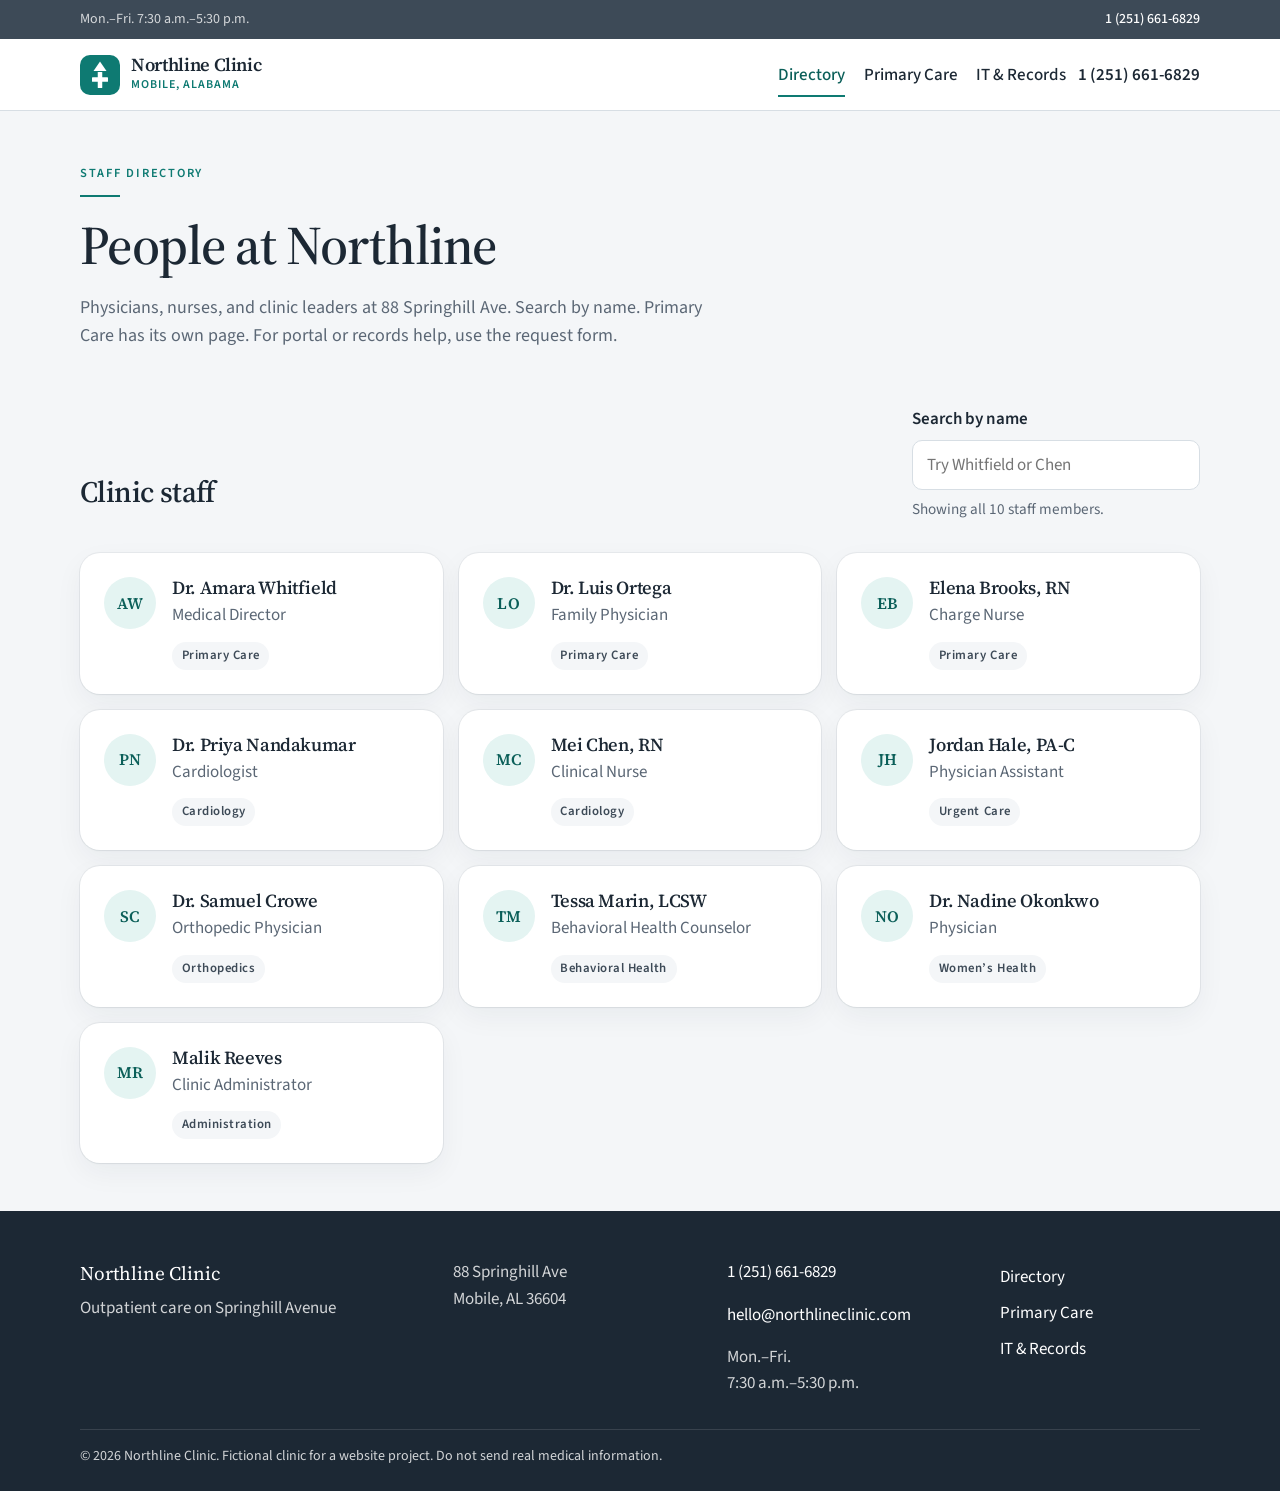
==== index.html @ c56d9030 "Add Northline Clinic static site" ====
<!DOCTYPE html>
<html lang="en">
<head>
  <meta charset="utf-8">
  <meta name="viewport" content="width=device-width, initial-scale=1">
  <title>Staff Directory | Northline Clinic</title>
  <meta name="description" content="Find physicians, nurses, and clinic staff at Northline Clinic, 88 Springhill Ave, Mobile, AL. 1 (251) 661-6829.">
  <link rel="icon" href="favicon.svg" type="image/svg+xml">
  <link rel="preconnect" href="https://fonts.googleapis.com">
  <link rel="preconnect" href="https://fonts.gstatic.com" crossorigin>
  <link href="https://fonts.googleapis.com/css2?family=Source+Sans+3:ital,wght@0,400;0,500;0,600;1,400&family=Source+Serif+4:opsz,wght@8..60,500;8..60,600&display=swap" rel="stylesheet">
  <link rel="stylesheet" href="css/styles.css">
</head>
<body>
  <a class="skip-link" href="#main">Skip to content</a>

  <div class="topbar">
    <div class="wrap">
      <span class="topbar-extra">Mon.–Fri. 7:30 a.m.–5:30 p.m.</span>
      <a href="tel:+12516616829">1 (251) 661-6829</a>
    </div>
  </div>

  <header class="site-header">
    <div class="wrap header-inner">
      <a class="logo" href="index.html">
        <svg class="logo-mark" viewBox="0 0 40 40" aria-hidden="true" focusable="false">
          <rect width="40" height="40" rx="10" fill="#0e7a72"/>
          <path fill="#fff" d="M20 6.5 26.5 16h-13L20 6.5z"/>
          <rect x="17.75" y="17" width="4.5" height="16" rx="0.6" fill="#fff"/>
          <rect x="12" y="22.25" width="16" height="4.5" rx="0.6" fill="#fff"/>
        </svg>
        <span class="logo-text">
          <span class="logo-name">Northline Clinic</span>
          <span class="logo-place">Mobile, Alabama</span>
        </span>
      </a>
      <button class="menu-button" type="button" aria-expanded="false" aria-controls="site-nav">Menu</button>
      <nav id="site-nav" class="site-nav" aria-label="Primary">
        <ul>
          <li><a href="index.html" class="is-current" aria-current="page">Directory</a></li>
          <li><a href="department.html">Primary Care</a></li>
          <li><a href="request.html">IT & Records</a></li>
        </ul>
      </nav>
      <a class="header-phone" href="tel:+12516616829">1 (251) 661-6829</a>
    </div>
  </header>

  <main id="main">
    <section class="page-hero">
      <div class="wrap">
        <p class="kicker">Staff directory</p>
        <h1>People at Northline</h1>
        <p class="lede">Physicians, nurses, and clinic leaders at 88 Springhill Ave. Search by name. Primary Care has its own page. For portal or records help, use the request form.</p>
      </div>
    </section>

    <section class="section" aria-labelledby="directory-heading">
      <div class="wrap">
        <div class="section-head">
          <h2 id="directory-heading">Clinic staff</h2>
          <div class="search-panel">
            <label for="staff-search">Search by name</label>
            <input id="staff-search" type="search" name="staff-search" placeholder="Try Whitfield or Chen" autocomplete="off">
            <p class="search-status" id="search-status" aria-live="polite">Showing all 10 staff members.</p>
          </div>
        </div>

        <ul class="staff-grid">
          <li class="staff-card" data-staff-name="Amara Whitfield">
            <span class="staff-mark" aria-hidden="true">AW</span>
            <div>
              <h3 class="staff-name">Dr. Amara Whitfield</h3>
              <p class="staff-title">Medical Director</p>
              <a class="staff-dept" href="department.html">Primary Care</a>
            </div>
          </li>
          <li class="staff-card" data-staff-name="Luis Ortega">
            <span class="staff-mark" aria-hidden="true">LO</span>
            <div>
              <h3 class="staff-name">Dr. Luis Ortega</h3>
              <p class="staff-title">Family Physician</p>
              <a class="staff-dept" href="department.html">Primary Care</a>
            </div>
          </li>
          <li class="staff-card" data-staff-name="Elena Brooks">
            <span class="staff-mark" aria-hidden="true">EB</span>
            <div>
              <h3 class="staff-name">Elena Brooks, RN</h3>
              <p class="staff-title">Charge Nurse</p>
              <a class="staff-dept" href="department.html">Primary Care</a>
            </div>
          </li>
          <li class="staff-card" data-staff-name="Priya Nandakumar">
            <span class="staff-mark" aria-hidden="true">PN</span>
            <div>
              <h3 class="staff-name">Dr. Priya Nandakumar</h3>
              <p class="staff-title">Cardiologist</p>
              <span class="staff-dept">Cardiology</span>
            </div>
          </li>
          <li class="staff-card" data-staff-name="Mei Chen">
            <span class="staff-mark" aria-hidden="true">MC</span>
            <div>
              <h3 class="staff-name">Mei Chen, RN</h3>
              <p class="staff-title">Clinical Nurse</p>
              <span class="staff-dept">Cardiology</span>
            </div>
          </li>
          <li class="staff-card" data-staff-name="Jordan Hale">
            <span class="staff-mark" aria-hidden="true">JH</span>
            <div>
              <h3 class="staff-name">Jordan Hale, PA-C</h3>
              <p class="staff-title">Physician Assistant</p>
              <span class="staff-dept">Urgent Care</span>
            </div>
          </li>
          <li class="staff-card" data-staff-name="Samuel Crowe">
            <span class="staff-mark" aria-hidden="true">SC</span>
            <div>
              <h3 class="staff-name">Dr. Samuel Crowe</h3>
              <p class="staff-title">Orthopedic Physician</p>
              <span class="staff-dept">Orthopedics</span>
            </div>
          </li>
          <li class="staff-card" data-staff-name="Tessa Marin">
            <span class="staff-mark" aria-hidden="true">TM</span>
            <div>
              <h3 class="staff-name">Tessa Marin, LCSW</h3>
              <p class="staff-title">Behavioral Health Counselor</p>
              <span class="staff-dept">Behavioral Health</span>
            </div>
          </li>
          <li class="staff-card" data-staff-name="Nadine Okonkwo">
            <span class="staff-mark" aria-hidden="true">NO</span>
            <div>
              <h3 class="staff-name">Dr. Nadine Okonkwo</h3>
              <p class="staff-title">Physician</p>
              <span class="staff-dept">Women’s Health</span>
            </div>
          </li>
          <li class="staff-card" data-staff-name="Malik Reeves">
            <span class="staff-mark" aria-hidden="true">MR</span>
            <div>
              <h3 class="staff-name">Malik Reeves</h3>
              <p class="staff-title">Clinic Administrator</p>
              <span class="staff-dept">Administration</span>
            </div>
          </li>
        </ul>

        <p class="empty-state" id="staff-empty" hidden>No one in the directory matches that name. Clear the search box to see everyone.</p>
      </div>
    </section>
  </main>

  <footer class="site-footer">
    <div class="wrap footer-grid">
      <div>
        <p class="footer-name">Northline Clinic</p>
        <p>Outpatient care on Springhill Avenue</p>
      </div>
      <div>
        <address>
          88 Springhill Ave<br>
          Mobile, AL 36604
        </address>
      </div>
      <div>
        <p><a href="tel:+12516616829">1 (251) 661-6829</a></p>
        <p><a href="mailto:hello@northlineclinic.com">hello@northlineclinic.com</a></p>
        <p>Mon.–Fri.<br>7:30 a.m.–5:30 p.m.</p>
      </div>
      <div>
        <ul class="footer-nav">
          <li><a href="index.html">Directory</a></li>
          <li><a href="department.html">Primary Care</a></li>
          <li><a href="request.html">IT & Records</a></li>
        </ul>
      </div>
    </div>
    <div class="wrap footer-copy">
      <p>© <span id="year">2026</span> Northline Clinic. Fictional clinic for a website project. Do not send real medical information.</p>
    </div>
  </footer>

  <script src="js/main.js"></script>
</body>
</html>
---- css/styles.css ----
/* Northline Clinic
   One stylesheet for every page.
   Palette: white, slate gray, one teal accent.
   Mobile first: the phone layout is the default. Wider rules come later. */

:root {
  --white: #ffffff;
  --paper: #f4f6f8;
  --ink: #1c2834;
  --slate: #3d4a57;
  --muted: #5b6775;
  --line: #d7dee4;
  --teal: #0e7a72;
  --teal-deep: #0b5f59;
  --teal-soft: #e4f4f2;
  --danger-bg: #f8eceb;
  --danger: #8a2f2a;

  --font-display: "Source Serif 4", "Times New Roman", Georgia, serif;
  --font-body: "Source Sans 3", "Segoe UI", sans-serif;

  --space-1: 0.25rem;
  --space-2: 0.5rem;
  --space-3: 0.75rem;
  --space-4: 1rem;
  --space-5: 1.5rem;
  --space-6: 2rem;
  --space-7: 3rem;
  --space-8: 4.5rem;

  --radius-sm: 6px;
  --radius-md: 10px;
  --radius-lg: 20px;

  --wrap: 70rem;

  --shadow:
    0 0 0 1px rgba(28, 40, 52, 0.06),
    0 1px 2px rgba(28, 40, 52, 0.04),
    0 10px 28px rgba(28, 40, 52, 0.05);
  --shadow-hover:
    0 0 0 1px rgba(14, 122, 114, 0.18),
    0 2px 4px rgba(28, 40, 52, 0.05),
    0 14px 32px rgba(28, 40, 52, 0.08);

  --motion-fast: 150ms;
  --motion-med: 250ms;
  --ease: cubic-bezier(0.22, 1, 0.36, 1);
}

/* ---------- Base ---------- */

*,
*::before,
*::after {
  box-sizing: border-box;
}

html {
  -webkit-text-size-adjust: 100%;
  scroll-behavior: smooth;
  -webkit-font-smoothing: antialiased;
  -moz-osx-font-smoothing: grayscale;
}

body {
  margin: 0;
  min-height: 100vh;
  display: flex;
  flex-direction: column;
  font-family: var(--font-body);
  font-size: 1.0625rem;
  line-height: 1.55;
  color: var(--ink);
  background: var(--paper);
}

main {
  flex: 1;
}

img,
svg {
  display: block;
  max-width: 100%;
}

h1,
h2,
h3 {
  font-family: var(--font-display);
  font-weight: 550;
  line-height: 1.2;
  letter-spacing: -0.02em;
  text-wrap: balance;
  color: var(--ink);
}

h1 {
  font-size: clamp(2rem, 1.3rem + 3.2vw, 3.4rem);
  margin: 0 0 var(--space-4);
}

h2 {
  font-size: clamp(1.4rem, 1.15rem + 1.2vw, 1.85rem);
  margin: 0 0 var(--space-3);
}

h3 {
  font-size: 1.15rem;
  margin: 0 0 var(--space-2);
}

p {
  margin: 0 0 var(--space-4);
  text-wrap: pretty;
}

p:last-child {
  margin-bottom: 0;
}

a {
  color: var(--teal-deep);
  text-underline-offset: 0.18em;
}

a:hover {
  color: var(--teal);
}

:focus-visible {
  outline: 2px solid var(--teal);
  outline-offset: 3px;
}

ul,
ol {
  margin: 0;
  padding: 0;
}

button,
[role="button"] {
  cursor: pointer;
}

.wrap {
  width: min(100% - 2rem, var(--wrap));
  margin-inline: auto;
}

.muted {
  color: var(--muted);
}

.visually-hidden {
  position: absolute;
  width: 1px;
  height: 1px;
  padding: 0;
  margin: -1px;
  overflow: hidden;
  clip: rect(0, 0, 0, 0);
  white-space: nowrap;
  border: 0;
}

.lede {
  font-size: 1.125rem;
  max-width: 40rem;
  color: var(--muted);
}

.skip-link {
  position: absolute;
  left: 0.75rem;
  top: -3rem;
  z-index: 20;
  padding: 0.6rem 0.9rem;
  background: var(--teal);
  color: var(--white);
  text-decoration: none;
}

.skip-link:focus {
  top: 0.75rem;
  color: var(--white);
}

/* ---------- Top bar ---------- */

.topbar {
  background: var(--slate);
  color: var(--white);
  font-size: 0.875rem;
}

.topbar .wrap {
  display: flex;
  flex-wrap: wrap;
  gap: 0.35rem 1.25rem;
  justify-content: space-between;
  padding-block: 0.55rem;
}

.topbar a {
  color: var(--white);
  text-decoration: none;
  font-weight: 500;
}

.topbar a:hover {
  color: var(--teal-soft);
}

.topbar-extra {
  color: rgba(255, 255, 255, 0.78);
}

/* ---------- Header / nav ---------- */

.site-header {
  background: var(--white);
  border-bottom: 1px solid var(--line);
}

.header-inner {
  display: flex;
  flex-wrap: wrap;
  align-items: center;
  gap: var(--space-3);
  padding-block: 0.85rem;
}

.logo {
  display: flex;
  align-items: center;
  gap: 0.7rem;
  margin-right: auto;
  text-decoration: none;
  color: var(--ink);
  min-height: 44px;
}

.logo:hover {
  color: var(--ink);
}

.logo-mark {
  width: 40px;
  height: 40px;
  flex-shrink: 0;
}

.logo-text {
  display: flex;
  flex-direction: column;
  gap: 0.1rem;
}

.logo-name {
  font-family: var(--font-display);
  font-size: 1.15rem;
  font-weight: 600;
  letter-spacing: -0.02em;
  line-height: 1.1;
}

.logo-place {
  font-size: 0.75rem;
  letter-spacing: 0.08em;
  text-transform: uppercase;
  color: var(--teal);
  font-weight: 600;
}

.menu-button {
  min-height: 44px;
  min-width: 44px;
  padding: 0.5rem 0.9rem;
  border: 1px solid var(--line);
  border-radius: var(--radius-sm);
  background: var(--white);
  color: var(--ink);
  font: inherit;
  font-size: 0.9rem;
  font-weight: 600;
}

.menu-button:hover {
  border-color: var(--teal);
  color: var(--teal-deep);
}

.site-nav {
  display: none;
  flex-basis: 100%;
}

.site-nav.is-open {
  display: block;
}

.site-nav ul {
  list-style: none;
  display: flex;
  flex-direction: column;
}

.site-nav a {
  display: flex;
  align-items: center;
  min-height: 44px;
  padding: 0.35rem 0;
  text-decoration: none;
  font-weight: 500;
  color: var(--ink);
  border-bottom: 1px solid var(--line);
}

.site-nav a:hover,
.site-nav a.is-current {
  color: var(--teal-deep);
}

.site-nav a.is-current {
  box-shadow: inset 0 -2px 0 var(--teal);
}

.header-phone {
  display: none;
}

/* ---------- Buttons ---------- */

.btn-row {
  display: flex;
  flex-wrap: wrap;
  gap: 0.75rem;
  margin-top: var(--space-5);
}

.btn {
  display: inline-flex;
  align-items: center;
  justify-content: center;
  min-height: 44px;
  padding: 0.7rem 1.2rem;
  border: 0;
  border-radius: var(--radius-sm);
  font: inherit;
  font-weight: 600;
  text-decoration: none;
  transition:
    background-color var(--motion-fast) var(--ease),
    color var(--motion-fast) var(--ease),
    box-shadow var(--motion-fast) var(--ease),
    transform var(--motion-fast) var(--ease);
}

.btn:active {
  transform: scale(0.98);
}

.btn-primary {
  background: var(--teal);
  color: var(--white);
}

.btn-primary:hover {
  background: var(--teal-deep);
  color: var(--white);
}

.btn-ghost {
  background: transparent;
  color: var(--teal-deep);
  box-shadow: inset 0 0 0 1px var(--teal);
}

.btn-ghost:hover {
  background: var(--teal);
  color: var(--white);
}

/* ---------- Page intro ---------- */

.page-hero {
  padding-top: var(--space-7);
  padding-bottom: var(--space-5);
}

.kicker {
  display: inline-block;
  margin-bottom: var(--space-4);
  font-size: 0.78rem;
  font-weight: 600;
  letter-spacing: 0.14em;
  text-transform: uppercase;
  color: var(--teal);
}

.kicker::after {
  content: "";
  display: block;
  width: 2.5rem;
  height: 2px;
  margin-top: 0.7rem;
  background: var(--teal);
}

.section {
  padding: var(--space-6) 0 var(--space-7);
}

.section-head {
  display: flex;
  flex-direction: column;
  gap: var(--space-4);
  margin-bottom: var(--space-6);
}

.search-panel {
  display: flex;
  flex-direction: column;
  gap: var(--space-2);
}

.search-panel label {
  font-weight: 600;
  color: var(--ink);
}

.search-panel input {
  width: 100%;
  min-height: 44px;
  padding: 0.65rem 0.9rem;
  border: 1px solid var(--line);
  border-radius: var(--radius-md);
  background: var(--white);
  color: var(--ink);
  font: inherit;
}

.search-panel input:focus {
  outline: 2px solid var(--teal);
  outline-offset: 1px;
  border-color: var(--teal);
}

.search-status {
  margin: 0;
  font-size: 0.95rem;
  color: var(--muted);
}

/* ---------- Staff directory ---------- */

.staff-grid {
  list-style: none;
  display: grid;
  gap: var(--space-4);
}

.staff-card {
  display: grid;
  grid-template-columns: auto 1fr;
  gap: var(--space-4);
  align-items: start;
  padding: var(--space-5);
  background: var(--white);
  border-radius: var(--radius-lg);
  box-shadow: var(--shadow);
  transition: box-shadow var(--motion-fast) var(--ease);
}

.staff-card:hover {
  box-shadow: var(--shadow-hover);
}

.staff-card[hidden] {
  display: none;
}

.staff-mark {
  display: flex;
  align-items: center;
  justify-content: center;
  width: 3.25rem;
  height: 3.25rem;
  border-radius: 999px;
  background: var(--teal-soft);
  color: var(--teal-deep);
  font-family: var(--font-display);
  font-size: 1rem;
  font-weight: 600;
  letter-spacing: 0.02em;
}

.staff-name {
  margin: 0 0 0.2rem;
  font-size: 1.15rem;
}

.staff-title {
  margin: 0 0 var(--space-3);
  color: var(--muted);
}

.staff-dept {
  display: inline-flex;
  align-items: center;
  min-height: 1.75rem;
  padding: 0.15rem 0.6rem;
  border-radius: 999px;
  background: var(--paper);
  color: var(--slate);
  font-size: 0.8rem;
  font-weight: 600;
  letter-spacing: 0.04em;
  text-decoration: none;
}

a.staff-dept:hover {
  background: var(--teal-soft);
  color: var(--teal-deep);
}

.empty-state {
  padding: var(--space-6);
  background: var(--white);
  border-radius: var(--radius-lg);
  box-shadow: var(--shadow);
  color: var(--muted);
}

.empty-state[hidden] {
  display: none;
}

/* ---------- Department ---------- */

.prose {
  max-width: 42rem;
}

.prose p {
  color: var(--slate);
}

.fact-grid {
  list-style: none;
  display: grid;
  gap: var(--space-4);
  margin: var(--space-6) 0;
}

.fact {
  padding: var(--space-5);
  background: var(--white);
  border-radius: var(--radius-lg);
  box-shadow: var(--shadow);
}

.fact-label {
  display: block;
  margin-bottom: 0.35rem;
  font-size: 0.78rem;
  font-weight: 600;
  letter-spacing: 0.08em;
  text-transform: uppercase;
  color: var(--teal);
}

.roster {
  list-style: none;
  display: grid;
  gap: var(--space-3);
  margin-top: var(--space-5);
}

.roster li {
  padding: var(--space-4);
  background: var(--white);
  border-radius: calc(var(--radius-lg) - 8px);
  box-shadow: var(--shadow);
}

.roster strong {
  display: block;
  font-family: var(--font-display);
  font-weight: 600;
}

.notice {
  margin-top: var(--space-6);
  padding: var(--space-5);
  background: var(--teal-soft);
  border-radius: var(--radius-lg);
}

/* ---------- Request form ---------- */

.contact-layout {
  display: grid;
  gap: var(--space-6);
}

.contact-aside {
  padding: var(--space-5);
  background: var(--slate);
  color: rgba(255, 255, 255, 0.88);
  border-radius: var(--radius-lg);
}

.contact-aside h2 {
  color: var(--white);
}

.contact-aside a {
  color: var(--white);
}

.contact-aside a:hover {
  color: var(--teal-soft);
}

.contact-aside p,
.contact-aside address {
  font-style: normal;
  color: rgba(255, 255, 255, 0.84);
}

.contact-label {
  display: block;
  margin-bottom: 0.2rem;
  font-size: 0.78rem;
  font-weight: 600;
  letter-spacing: 0.08em;
  text-transform: uppercase;
  color: #9fd8d2;
}

.contact-aside .stack + .stack {
  margin-top: var(--space-5);
  padding-top: var(--space-5);
  border-top: 1px solid rgba(255, 255, 255, 0.14);
}

.field {
  margin-bottom: var(--space-4);
}

.field label {
  display: block;
  margin-bottom: 0.35rem;
  font-weight: 600;
  color: var(--ink);
}

.req {
  color: var(--teal);
  font-weight: 500;
}

.field input,
.field select,
.field textarea {
  width: 100%;
  min-height: 44px;
  padding: 0.6rem 0.75rem;
  border: 1px solid var(--line);
  border-radius: var(--radius-md);
  background: var(--white);
  color: var(--ink);
  font: inherit;
}

.field textarea {
  min-height: 8.5rem;
  resize: vertical;
}

.field input:focus,
.field select:focus,
.field textarea:focus {
  outline: 2px solid var(--teal);
  outline-offset: 1px;
  border-color: var(--teal);
}

.form-error {
  margin-bottom: var(--space-4);
  padding: 0.75rem 0.9rem;
  border-radius: var(--radius-md);
  background: var(--danger-bg);
  color: var(--danger);
  font-weight: 500;
}

.form-thanks {
  padding: var(--space-6);
  background: var(--white);
  border-radius: var(--radius-lg);
  box-shadow: var(--shadow);
}

.form-thanks[hidden],
form[hidden] {
  display: none;
}

.form-note {
  margin-top: var(--space-4);
  font-size: 0.95rem;
  color: var(--muted);
}

/* ---------- Footer ---------- */

.site-footer {
  background: var(--ink);
  color: rgba(255, 255, 255, 0.8);
  margin-top: auto;
  padding: var(--space-7) 0 var(--space-5);
}

.footer-name {
  font-family: var(--font-display);
  font-size: 1.2rem;
  color: var(--white);
  margin-bottom: 0.4rem;
}

.site-footer a {
  color: var(--white);
  text-decoration: none;
}

.site-footer a:hover {
  color: #9fd8d2;
}

.footer-grid {
  display: grid;
  gap: var(--space-5);
}

.footer-nav {
  list-style: none;
}

.footer-nav a {
  display: inline-flex;
  align-items: center;
  min-height: 36px;
}

.footer-copy {
  margin-top: var(--space-6);
  padding-top: var(--space-4);
  border-top: 1px solid rgba(255, 255, 255, 0.12);
  font-size: 0.875rem;
}

address {
  font-style: normal;
}

/* ---------- Wider screens ---------- */

@media (min-width: 720px) {
  .menu-button {
    display: none;
  }

  .site-nav {
    display: block;
    flex-basis: auto;
  }

  .site-nav ul {
    flex-direction: row;
    gap: 0.25rem 1.15rem;
  }

  .site-nav a {
    border-bottom: 0;
    padding: 0.2rem 0;
  }

  .header-phone {
    display: inline-flex;
    align-items: center;
    min-height: 44px;
    font-weight: 600;
    text-decoration: none;
    color: var(--ink);
  }

  .header-phone:hover {
    color: var(--teal);
  }

  .section-head {
    flex-direction: row;
    justify-content: space-between;
    align-items: end;
  }

  .search-panel {
    min-width: 18rem;
  }

  .staff-grid {
    grid-template-columns: repeat(2, 1fr);
  }

  .fact-grid {
    grid-template-columns: repeat(3, 1fr);
  }

  .contact-layout {
    grid-template-columns: 1.4fr 0.9fr;
    align-items: start;
  }

  .footer-grid {
    grid-template-columns: 1.4fr 1fr 1fr 0.8fr;
  }
}

@media (min-width: 960px) {
  .wrap {
    width: min(100% - 3rem, var(--wrap));
  }

  .staff-grid {
    grid-template-columns: repeat(3, 1fr);
  }
}

@media (prefers-reduced-motion: reduce) {
  html {
    scroll-behavior: auto;
  }

  *,
  *::before,
  *::after {
    animation-duration: 0.01ms !important;
    animation-iteration-count: 1 !important;
    transition-duration: 0.01ms !important;
  }

  .btn:active {
    transform: none;
  }
}
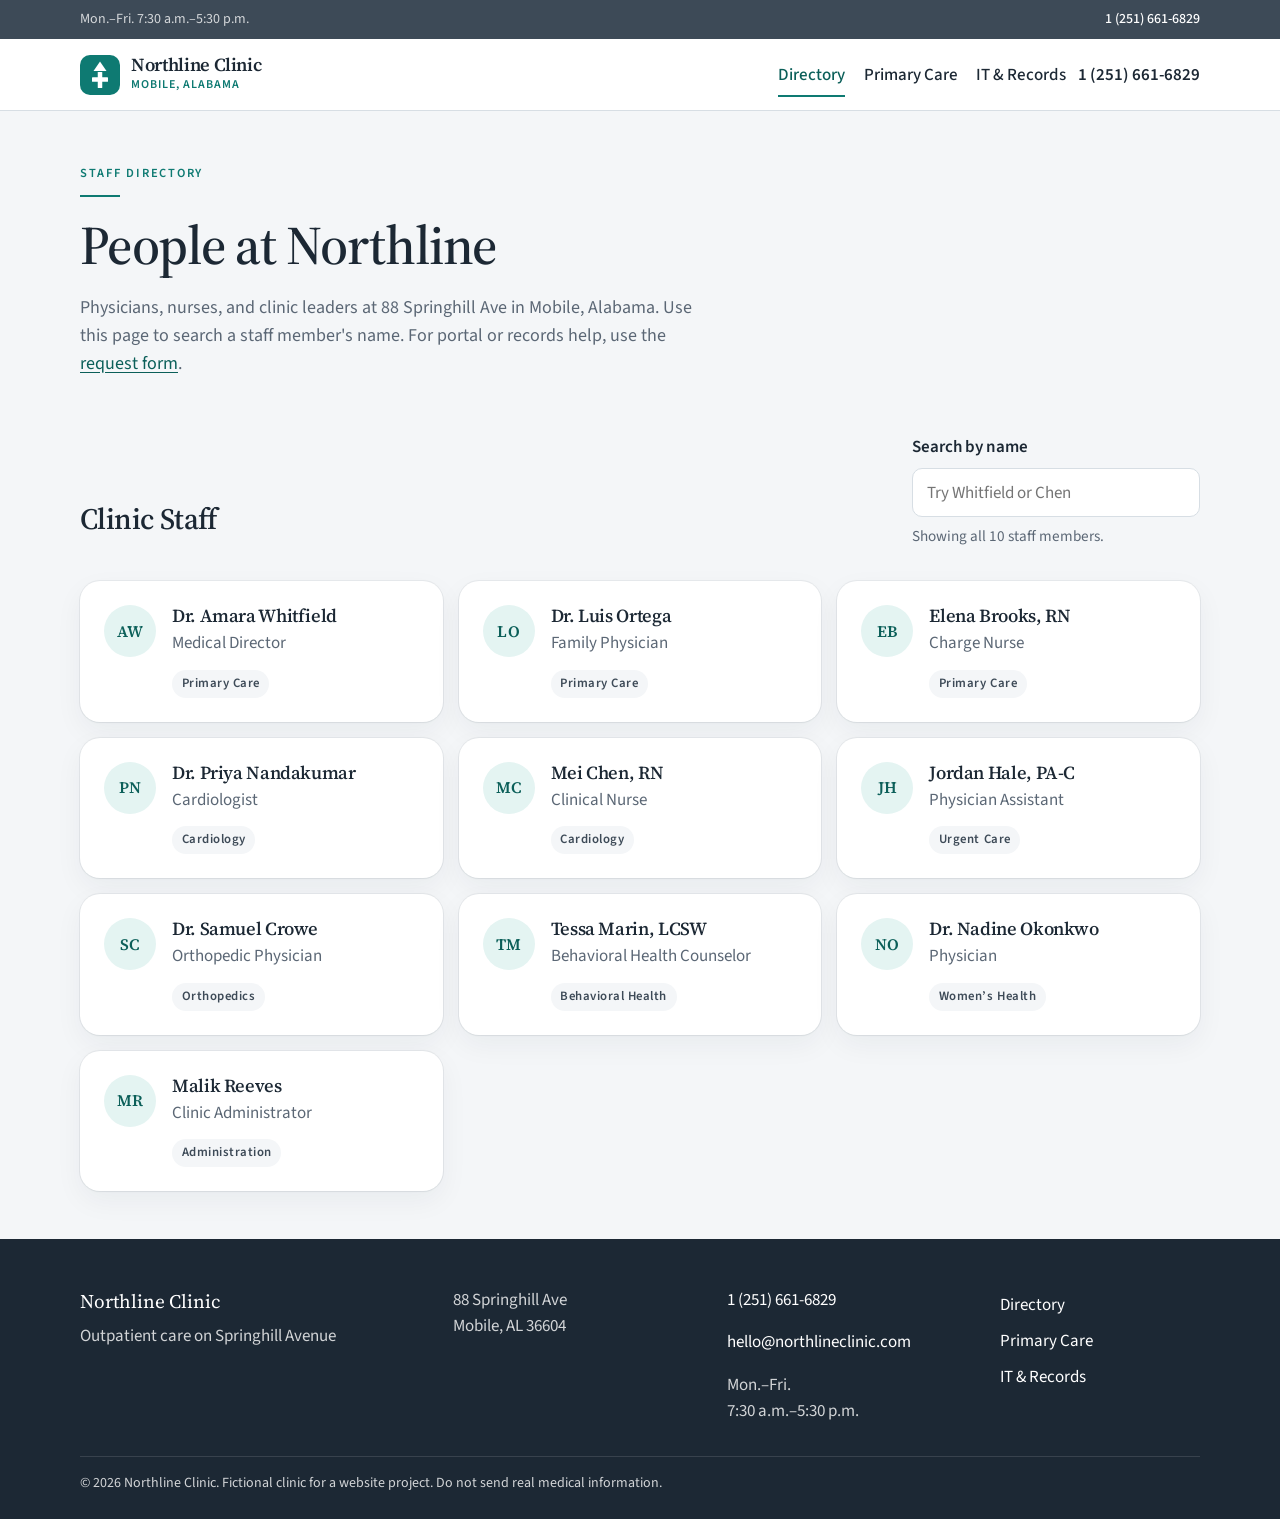
==== commit 02832ce6: "Revise staff directory text and heading case Updated the lede paragraph for clarity and added a link" ====
--- a/index.html
+++ b/index.html
@@ -52,14 +52,14 @@
       <div class="wrap">
         <p class="kicker">Staff directory</p>
         <h1>People at Northline</h1>
-        <p class="lede">Physicians, nurses, and clinic leaders at 88 Springhill Ave. Search by name. Primary Care has its own page. For portal or records help, use the request form.</p>
+        <p class="lede">Physicians, nurses, and clinic leaders at 88 Springhill Ave in Mobile, Alabama. Use this page to search a staff member's name. For portal or records help, use the <a href="request.html">request form</a>.</p>
       </div>
     </section>
 
     <section class="section" aria-labelledby="directory-heading">
       <div class="wrap">
         <div class="section-head">
-          <h2 id="directory-heading">Clinic staff</h2>
+          <h2 id="directory-heading">Clinic Staff</h2>
           <div class="search-panel">
             <label for="staff-search">Search by name</label>
             <input id="staff-search" type="search" name="staff-search" placeholder="Try Whitfield or Chen" autocomplete="off">
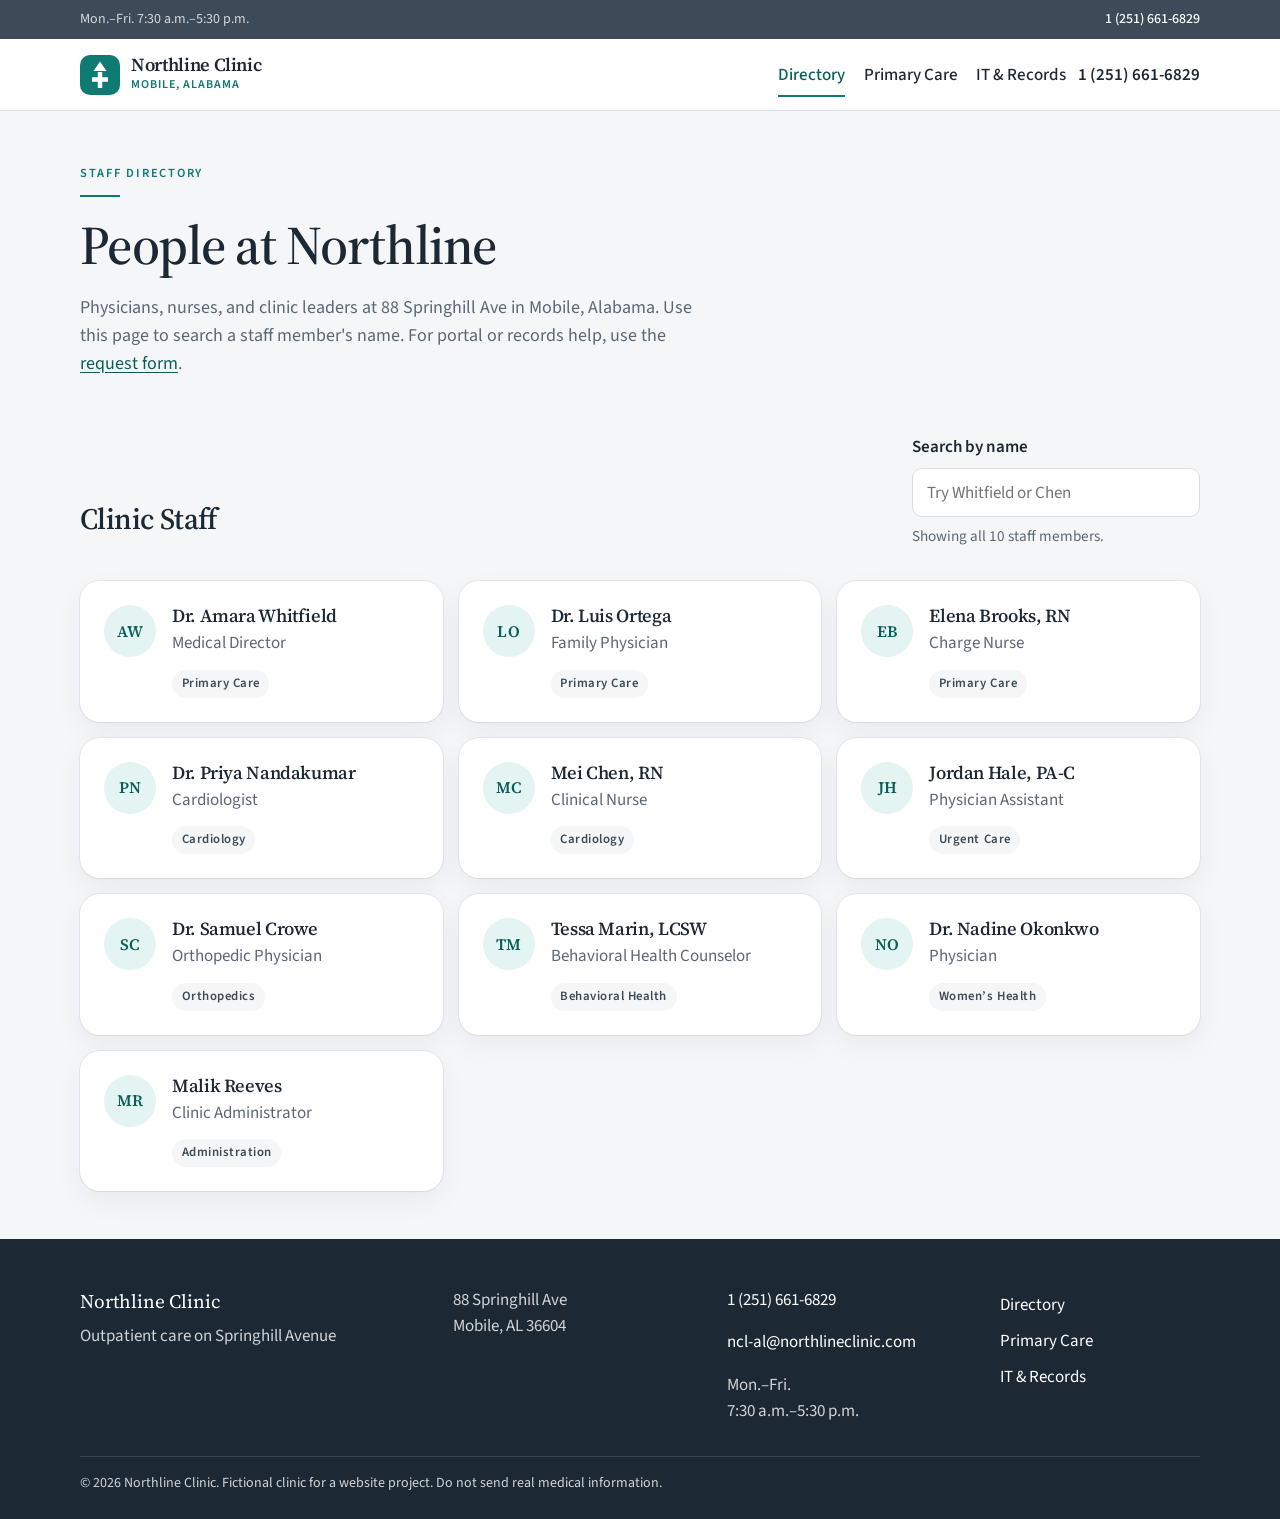
==== commit 0baedde3: "Change clinic email to ncl-al@northlineclinic.com" ====
--- a/index.html
+++ b/index.html
@@ -169,7 +169,7 @@
       </div>
       <div>
         <p><a href="tel:+12516616829">1 (251) 661-6829</a></p>
-        <p><a href="mailto:hello@northlineclinic.com">hello@northlineclinic.com</a></p>
+        <p><a href="mailto:ncl-al@northlineclinic.com">ncl-al@northlineclinic.com</a></p>
         <p>Mon.–Fri.<br>7:30 a.m.–5:30 p.m.</p>
       </div>
       <div>
